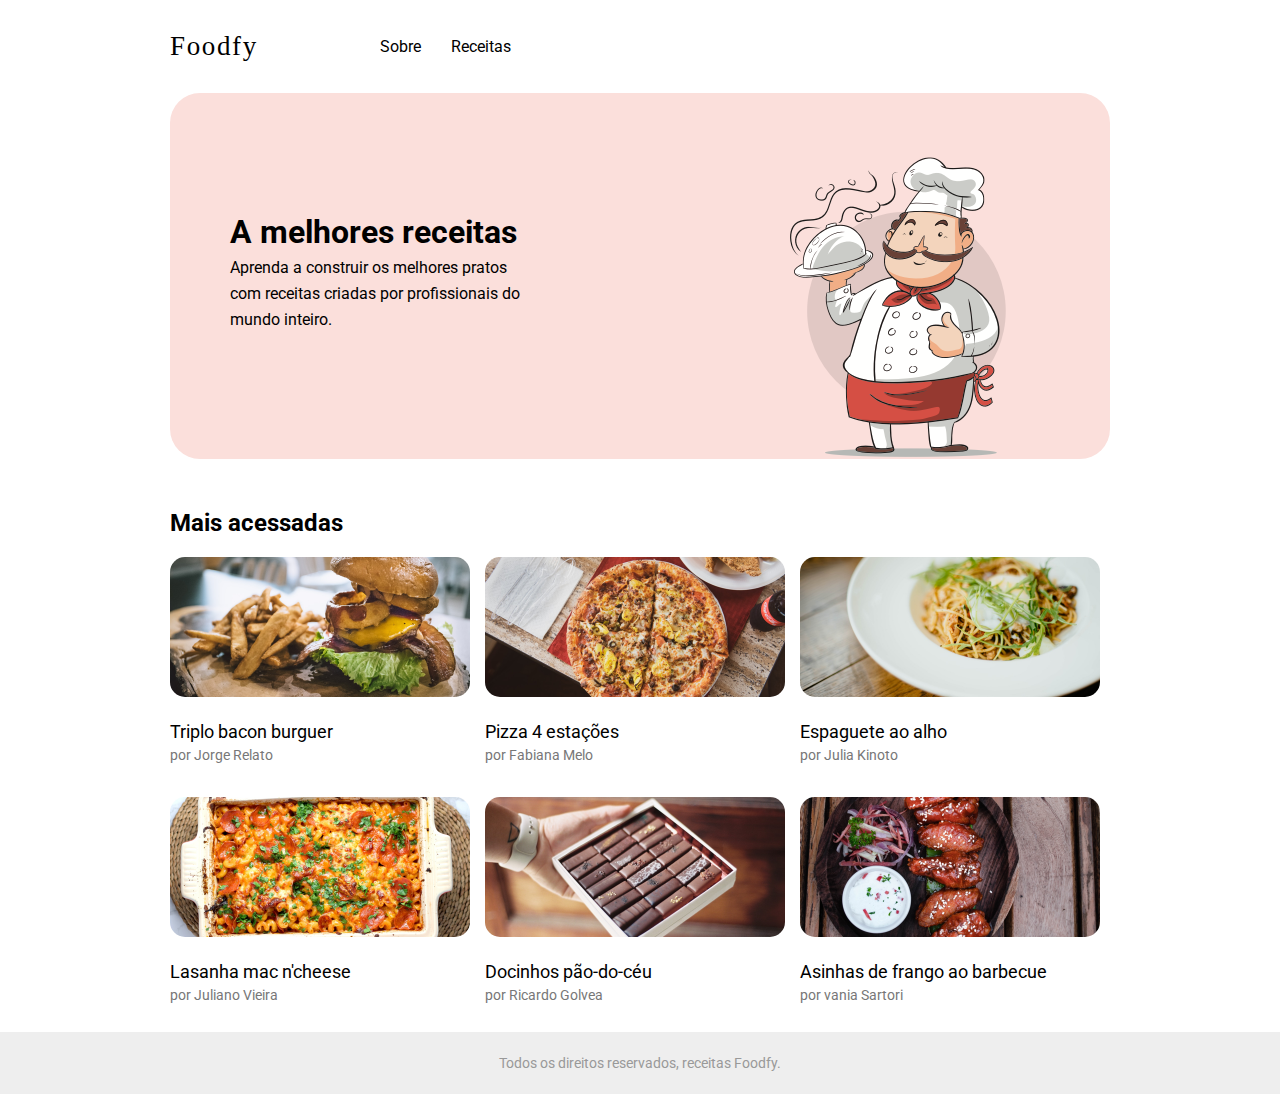
==== views/index.html @ a44e84b9 "initial commit" ====
<!DOCTYPE html>
<html lang="en">
<head>
    <meta charset="UTF-8">
    <meta name="viewport" content="width=device-width, initial-scale=1.0">
    <title>Document</title>
    <link rel="stylesheet" href="../Styles/styles.css">
    <link href="https://fonts.googleapis.com/css2?family=Roboto:wght@400;700&display=swap" rel="stylesheet">
</head>
<body>
    <div class="pageHome">
         <div class="pageContent">  
                <header>
                    <div class="menu">
                            <a id="home" href="index.html">Foodfy </a> 
                            
                            <a href="about.html">Sobre</a> 
                            <a href="recipes.html">Receitas </a> 
                        </div>
                </header>
                    
                <div class="pinkBox">
                        <div class="apresentation">
                            <h1>A melhores receitas</h1>
                        
                            Aprenda a construir os melhores pratos com receitas 
                            criadas por profissionais do mundo inteiro.
                        </div>

                        <div>
                            <img src="../layouts/assets/chef.png" alt="">
                        </div>

                </div>       
                                        
                <h2 id="more">Mais acessadas</h2>               
                
                <div class="cards">
                    <div class="card">
                        <img src="../layouts/assets/burger.png" alt="">
                        <p class="foodName">Triplo bacon burguer</p>
                        
                        <p class="foodAuthor">por Jorge Relato</p>
                        
                    </div>
                    <div class="card">
                        <img src="../layouts/assets/pizza.png" alt="">
                        <p class="foodName">Pizza 4 estações</p>
                        
                        <p class="foodAuthor">por Fabiana Melo</p>
                        
                    </div>

                    <div class="card">
                        <img src="../layouts/assets/espaguete.png" alt="">
                        <p class="foodName">Espaguete ao alho</p>
                        
                        <p class="foodAuthor">por Julia Kinoto</p>
                        
                    </div>

                    <div class="card">
                        <img src="../layouts/assets/lasanha.png" alt="">
                        <p class="foodName">Lasanha mac n'cheese</p>
                        
                        <p class="foodAuthor">por Juliano Vieira</p>
                        
                    </div>

                    <div class="card">
                        <img src="../layouts/assets/doce.png" alt="">
                        <p class="foodName">Docinhos pão-do-céu</p>
                        
                        <p class="foodAuthor">por Ricardo Golvea</p>
                        
                    </div>

                    <div class="card">
                        <img src="../layouts/assets/asinhas.png" alt="">
                        <p class="foodName">Asinhas de frango ao barbecue</p>
                        
                        <p class="foodAuthor">por vania Sartori</p>
                        
                    </div>
                   
                </div>
                
        </div>     
        <footer>
            <p>Todos os direitos reservados, receitas Foodfy.</p>

        </footer>
    
    </div>
    



</body>
</html>
---- Styles/styles.css ----
*{
    padding: 0;
    border: 0;
    margin: 0;
}

a{
    text-decoration: none;
}

.pageHome{
    height: 100%;
  
}

.pageContent{
    
    max-width: 940px;
    margin: 0 auto;
    height: 100%;
    display: flex;
    flex-direction: column;
}


body{
    font-family: 'Roboto';
    
}


header .menu{
    
    height: 93px;
    
    align-items: center;
    
    display: flex;
    font-size: 16px;
    
    
}


header .menu a{
    color: black;
    margin-right: 30px;

}




#home{
    font-size: 27px;
    margin-right: 122px;
    font-family: serif;
    letter-spacing: 1.65px;
    
}


.pinkBox{
    background: #FBDFDB;
    height: 366px;
    width: 940px;
    align-items: center;
    margin: 0 auto; 
    border-radius: 30px;
    display: flex;
    
}

img{
    margin-left: 260px;
    margin-top: 65px;
    
}
.apresentation{
    margin-left: 60px;
    max-width: 300px;
    line-height: 26px;
}
.apresentation h1{
    margin-bottom: 10px;
}
#more{
    margin: 50px 0px 20px;
}


.cards{
    width: 940px;  
    display: grid;
    grid-template-columns: 1fr 1fr 1fr;
    gap: 5px;
    
}

.cards .card img{
    width: 300px;
    height: 140px;
    margin: 0;
    border-radius: 15px;
   
}

.cards .foodName{
    margin-top: 20px;
    font-size: 18px;
    line-height: 21px;
    margin-bottom: 5px;
}

.cards .foodAuthor{
    line-height: 16px;
    font-size: 14px;
    color: #777777;
}


.card{
    width: 310px;
    height: 235px;
    
    
}

footer{
    
    width: 100%;
    position: relative;
    height: 62px;
    background-color: #eeeeee;
    align-items: center;
    display:flex;
    justify-content: center;
    font-size: 14px;
    color:#999999;
}


.paragraph span{
    
    font-weight: bold;
    font-size: 24px;
    margin-bottom: 20px;
   

}
.paragraph p{
    font-size: 18px;
    line-height: 28px;
    color:#444444;
    text-align: justify;
    
}

.latin{
    margin: 20px 0 20px;
}
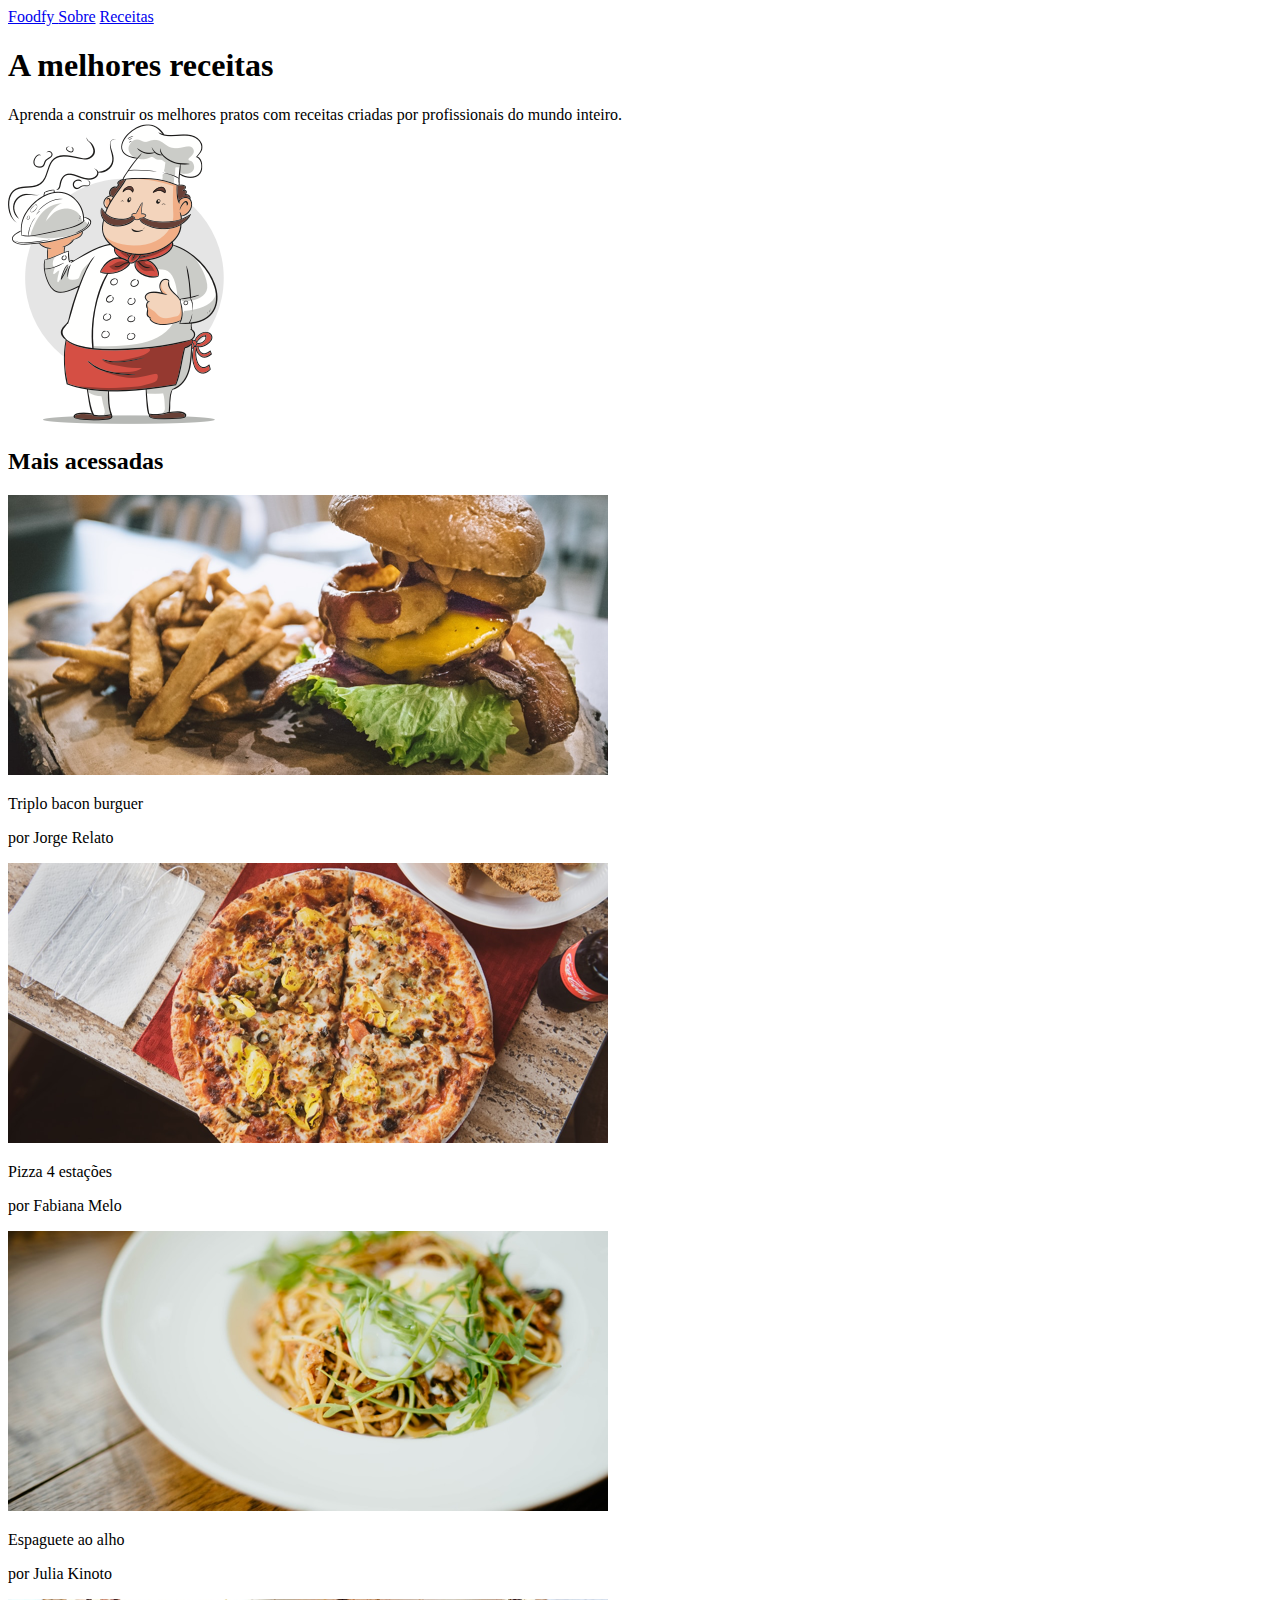
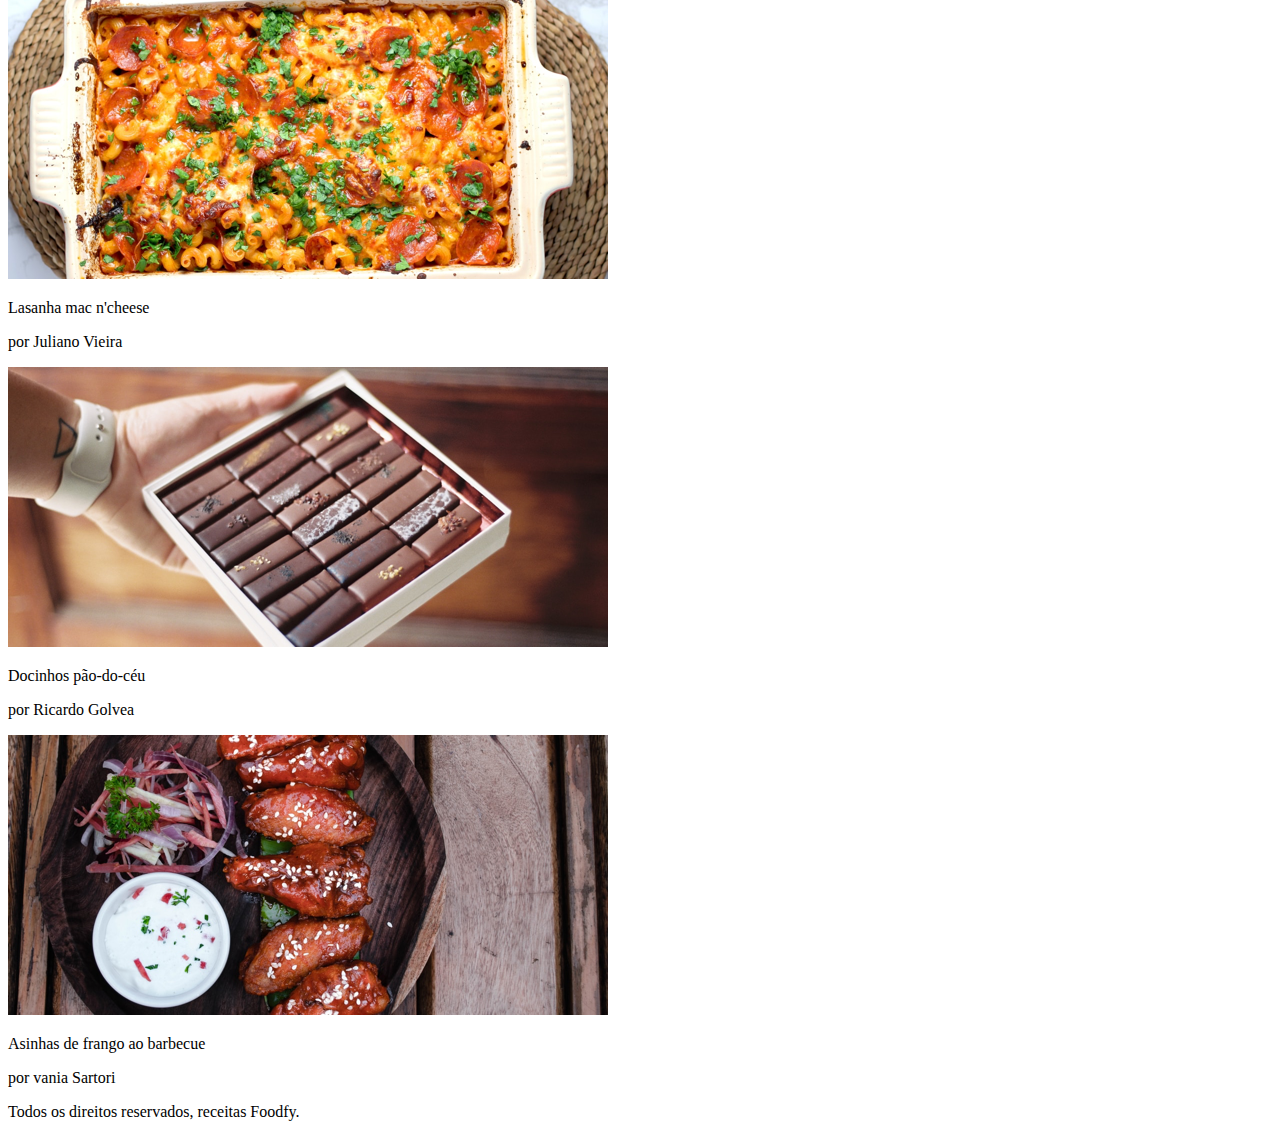
==== commit 0094376a: "Inclusão modal" ====
--- a/views/index.html
+++ b/views/index.html
@@ -4,7 +4,7 @@
     <meta charset="UTF-8">
     <meta name="viewport" content="width=device-width, initial-scale=1.0">
     <title>Document</title>
-    <link rel="stylesheet" href="../Styles/styles.css">
+    <link rel="stylesheet" href="../styles/styles.css">
     <link href="https://fonts.googleapis.com/css2?family=Roboto:wght@400;700&display=swap" rel="stylesheet">
 </head>
 <body>
